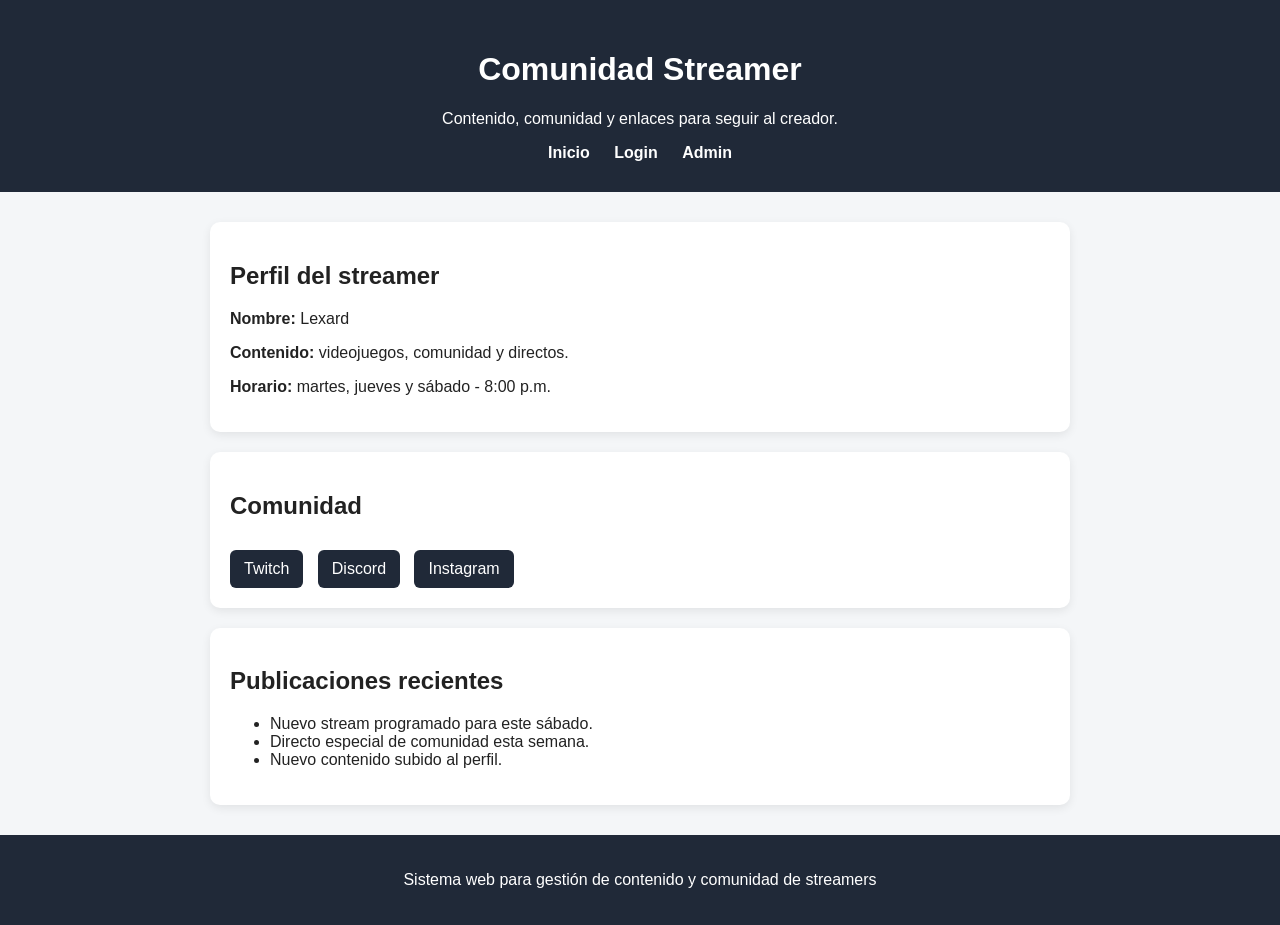
==== index.html @ 0752362f "Primer avance sistema web para streamers" ====
<!DOCTYPE html>
<html lang="es">
<head>
  <meta charset="UTF-8" />
  <meta name="viewport" content="width=device-width, initial-scale=1.0" />
  <title>Comunidad Streamer</title>
  <link rel="stylesheet" href="styles.css" />
</head>
<body>
  <header class="hero">
    <h1>Comunidad Streamer</h1>
    <p>Contenido, comunidad y enlaces para seguir al creador.</p>
    <nav>
      <a href="index.html">Inicio</a>
      <a href="login.html">Login</a>
      <a href="admin.html">Admin</a>
    </nav>
  </header>

  <main class="container">
    <section class="card">
      <h2>Perfil del streamer</h2>
      <p><strong>Nombre:</strong> Lexard</p>
      <p><strong>Contenido:</strong> videojuegos, comunidad y directos.</p>
      <p><strong>Horario:</strong> martes, jueves y sábado - 8:00 p.m.</p>
    </section>

    <section class="card">
      <h2>Comunidad</h2>
      <div class="links">
        <a href="https://www.twitch.tv/" target="_blank">Twitch</a>
        <a href="https://discord.com/" target="_blank">Discord</a>
        <a href="https://instagram.com/" target="_blank">Instagram</a>
      </div>
    </section>

    <section class="card">
      <h2>Publicaciones recientes</h2>
      <ul id="posts">
        <li>Nuevo stream programado para este sábado.</li>
        <li>Directo especial de comunidad esta semana.</li>
        <li>Nuevo contenido subido al perfil.</li>
      </ul>
    </section>
  </main>

  <footer>
    <p>Sistema web para gestión de contenido y comunidad de streamers</p>
  </footer>

  <script src="script.js"></script>
</body>
</html>
---- styles.css ----
* {
  box-sizing: border-box;
}

body {
  margin: 0;
  font-family: Arial, sans-serif;
  background: #f4f6f8;
  color: #222;
}

.hero {
  background: #202938;
  color: white;
  text-align: center;
  padding: 30px 20px;
}

.hero nav {
  margin-top: 15px;
}

.hero nav a {
  color: white;
  text-decoration: none;
  margin: 0 10px;
  font-weight: bold;
}

.container {
  max-width: 900px;
  margin: 30px auto;
  padding: 0 20px;
}

.card {
  background: white;
  padding: 20px;
  margin-bottom: 20px;
  border-radius: 10px;
  box-shadow: 0 3px 10px rgba(0,0,0,0.08);
}

.links a {
  display: inline-block;
  margin-right: 10px;
  margin-top: 10px;
  background: #202938;
  color: white;
  padding: 10px 14px;
  border-radius: 6px;
  text-decoration: none;
}

.form-card form {
  display: flex;
  flex-direction: column;
}

label {
  margin-top: 10px;
  margin-bottom: 5px;
  font-weight: bold;
}

input, textarea {
  padding: 10px;
  border: 1px solid #ccc;
  border-radius: 6px;
}

button {
  margin-top: 15px;
  padding: 12px;
  background: #202938;
  color: white;
  border: none;
  border-radius: 6px;
  cursor: pointer;
}

button:hover {
  opacity: 0.9;
}

footer {
  text-align: center;
  padding: 20px;
  background: #202938;
  color: white;
  margin-top: 30px;
}

#loginMessage, #postMessage {
  margin-top: 15px;
  font-weight: bold;
}

@media (max-width: 600px) {
  .hero nav a {
    display: block;
    margin: 8px 0;
  }
}
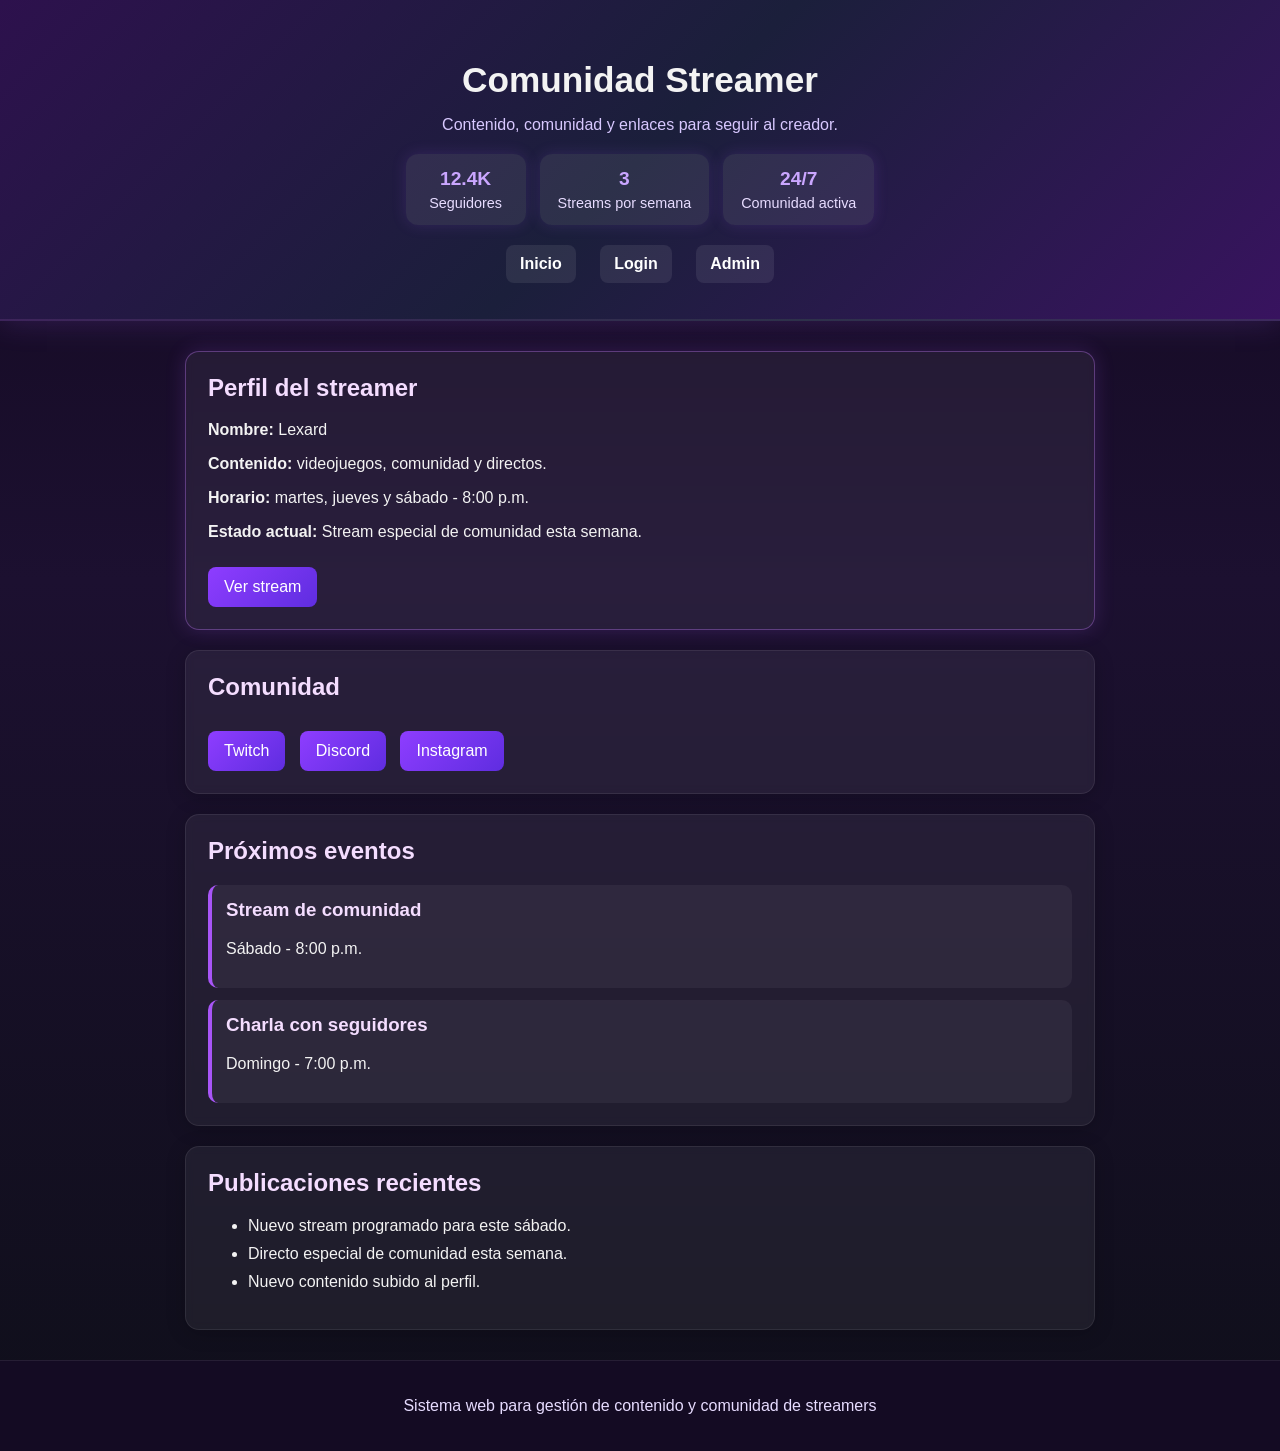
==== commit 553621cf: "Sprint 2 mejoras sistema streamer" ====
--- a/index.html
+++ b/index.html
@@ -7,9 +7,25 @@
   <link rel="stylesheet" href="styles.css" />
 </head>
 <body>
-  <header class="hero">
+  <header class="hero gamer-hero">
     <h1>Comunidad Streamer</h1>
     <p>Contenido, comunidad y enlaces para seguir al creador.</p>
+
+    <div class="hero-stats">
+      <div class="stat-box">
+        <span class="stat-number">12.4K</span>
+        <span class="stat-label">Seguidores</span>
+      </div>
+      <div class="stat-box">
+        <span class="stat-number">3</span>
+        <span class="stat-label">Streams por semana</span>
+      </div>
+      <div class="stat-box">
+        <span class="stat-number">24/7</span>
+        <span class="stat-label">Comunidad activa</span>
+      </div>
+    </div>
+
     <nav>
       <a href="index.html">Inicio</a>
       <a href="login.html">Login</a>
@@ -18,11 +34,13 @@
   </header>
 
   <main class="container">
-    <section class="card">
+    <section class="card highlight-card">
       <h2>Perfil del streamer</h2>
       <p><strong>Nombre:</strong> Lexard</p>
       <p><strong>Contenido:</strong> videojuegos, comunidad y directos.</p>
       <p><strong>Horario:</strong> martes, jueves y sábado - 8:00 p.m.</p>
+      <p><strong>Estado actual:</strong> Stream especial de comunidad esta semana.</p>
+      <a class="main-btn" href="https://www.twitch.tv/" target="_blank">Ver stream</a>
     </section>
 
     <section class="card">
@@ -35,8 +53,22 @@
     </section>
 
     <section class="card">
+      <h2>Próximos eventos</h2>
+      <div class="event-list">
+        <div class="event-item">
+          <h3>Stream de comunidad</h3>
+          <p>Sábado - 8:00 p.m.</p>
+        </div>
+        <div class="event-item">
+          <h3>Charla con seguidores</h3>
+          <p>Domingo - 7:00 p.m.</p>
+        </div>
+      </div>
+    </section>
+
+    <section class="card">
       <h2>Publicaciones recientes</h2>
-      <ul id="posts">
+      <ul id="posts" class="post-list">
         <li>Nuevo stream programado para este sábado.</li>
         <li>Directo especial de comunidad esta semana.</li>
         <li>Nuevo contenido subido al perfil.</li>
--- a/styles.css
+++ b/styles.css
@@ -5,51 +5,139 @@
 body {
   margin: 0;
   font-family: Arial, sans-serif;
-  background: #f4f6f8;
-  color: #222;
+  background: linear-gradient(180deg, #12081f 0%, #1c1030 40%, #0f0f1a 100%);
+  color: #f3f3f3;
 }
 
 .hero {
-  background: #202938;
-  color: white;
   text-align: center;
-  padding: 30px 20px;
+  padding: 36px 20px;
+}
+
+.gamer-hero {
+  background: linear-gradient(135deg, #2d114d, #1b1f3b, #38135f);
+  border-bottom: 2px solid rgba(255, 255, 255, 0.08);
+  box-shadow: 0 0 30px rgba(164, 94, 255, 0.2);
+}
+
+.hero h1 {
+  margin-bottom: 10px;
+  font-size: 2.2rem;
+}
+
+.hero p {
+  margin-bottom: 18px;
+  color: #d8c8ff;
 }
 
 .hero nav {
-  margin-top: 15px;
+  margin-top: 16px;
 }
 
 .hero nav a {
-  color: white;
+  color: #ffffff;
   text-decoration: none;
   margin: 0 10px;
   font-weight: bold;
+  padding: 10px 14px;
+  border-radius: 8px;
+  background: rgba(255, 255, 255, 0.08);
+  display: inline-block;
+}
+
+.hero nav a:hover {
+  background: rgba(255, 255, 255, 0.16);
+}
+
+.hero-stats {
+  display: flex;
+  justify-content: center;
+  gap: 14px;
+  flex-wrap: wrap;
+  margin: 20px 0;
+}
+
+.stat-box {
+  background: rgba(255, 255, 255, 0.08);
+  padding: 14px 18px;
+  border-radius: 12px;
+  min-width: 120px;
+  box-shadow: 0 0 15px rgba(168, 92, 255, 0.15);
+}
+
+.stat-number {
+  display: block;
+  font-size: 1.2rem;
+  font-weight: bold;
+  color: #caa6ff;
+}
+
+.stat-label {
+  display: block;
+  font-size: 0.9rem;
+  color: #e7dcff;
+  margin-top: 5px;
 }
 
 .container {
-  max-width: 900px;
+  max-width: 950px;
   margin: 30px auto;
   padding: 0 20px;
 }
 
 .card {
-  background: white;
-  padding: 20px;
+  background: rgba(255, 255, 255, 0.06);
+  border: 1px solid rgba(255, 255, 255, 0.08);
+  backdrop-filter: blur(4px);
+  padding: 22px;
   margin-bottom: 20px;
-  border-radius: 10px;
-  box-shadow: 0 3px 10px rgba(0,0,0,0.08);
-}
-
-.links a {
+  border-radius: 14px;
+  box-shadow: 0 3px 20px rgba(0, 0, 0, 0.2);
+}
+
+.card h2,
+.card h3 {
+  margin-top: 0;
+  color: #f4ddff;
+}
+
+.highlight-card {
+  border: 1px solid rgba(197, 125, 255, 0.35);
+  box-shadow: 0 0 20px rgba(180, 95, 255, 0.18);
+}
+
+.links a,
+.main-btn {
   display: inline-block;
   margin-right: 10px;
   margin-top: 10px;
-  background: #202938;
+  background: linear-gradient(135deg, #8e3dff, #5f2de0);
   color: white;
-  padding: 10px 14px;
-  border-radius: 6px;
+  padding: 11px 16px;
+  border-radius: 8px;
   text-decoration: none;
+  border: none;
+}
+
+.links a:hover,
+.main-btn:hover {
+  opacity: 0.92;
+}
+
+.event-list {
+  display: grid;
+  gap: 12px;
+}
+
+.event-item {
+  background: rgba(255, 255, 255, 0.05);
+  border-left: 4px solid #a855f7;
+  padding: 14px;
+  border-radius: 10px;
+}
+
+.post-list li {
+  margin-bottom: 10px;
 }
 
 .form-card form {
@@ -61,37 +149,48 @@
   margin-top: 10px;
   margin-bottom: 5px;
   font-weight: bold;
-}
-
-input, textarea {
+  color: #f3e9ff;
+}
+
+input,
+textarea {
   padding: 10px;
-  border: 1px solid #ccc;
-  border-radius: 6px;
+  border: 1px solid rgba(255, 255, 255, 0.14);
+  border-radius: 8px;
+  background: rgba(255, 255, 255, 0.07);
+  color: white;
+}
+
+input::placeholder,
+textarea::placeholder {
+  color: #c8b9e5;
 }
 
 button {
   margin-top: 15px;
   padding: 12px;
-  background: #202938;
+  background: linear-gradient(135deg, #8e3dff, #5f2de0);
   color: white;
   border: none;
-  border-radius: 6px;
+  border-radius: 8px;
   cursor: pointer;
 }
 
 button:hover {
-  opacity: 0.9;
+  opacity: 0.92;
 }
 
 footer {
   text-align: center;
   padding: 20px;
-  background: #202938;
-  color: white;
+  background: #140b23;
+  color: #e7dcff;
   margin-top: 30px;
-}
-
-#loginMessage, #postMessage {
+  border-top: 1px solid rgba(255, 255, 255, 0.08);
+}
+
+#loginMessage,
+#postMessage {
   margin-top: 15px;
   font-weight: bold;
 }
@@ -101,4 +200,91 @@
     display: block;
     margin: 8px 0;
   }
+
+  .hero h1 {
+    font-size: 1.8rem;
+  }
+
+  .container {
+    padding: 0 14px;
+  }
+
+  .card {
+    padding: 18px;
+  }
+
+  .links a,
+  .main-btn,
+  button {
+    width: 100%;
+    text-align: center;
+    margin-right: 0;
+  }
+
+  .hero-stats {
+    flex-direction: column;
+    align-items: stretch;
+  }
+}.login-card {
+  max-width: 520px;
+  margin: 0 auto;
+}
+
+.login-helper {
+  color: #d8c8ff;
+  margin-bottom: 16px;
+}
+
+.demo-box {
+  background: rgba(255, 255, 255, 0.06);
+  border-left: 4px solid #8e3dff;
+  padding: 12px 14px;
+  border-radius: 10px;
+  margin-bottom: 18px;
+  color: #f2eaff;
+}.admin-summary h2 {
+  margin-bottom: 18px;
+}
+
+.admin-posts {
+  display: grid;
+  gap: 14px;
+}
+
+.saved-post {
+  background: rgba(255, 255, 255, 0.05);
+  border-left: 4px solid #a855f7;
+  padding: 14px;
+  border-radius: 10px;
+}
+
+.saved-post-header {
+  display: flex;
+  justify-content: space-between;
+  align-items: center;
+  gap: 10px;
+  margin-bottom: 10px;
+}
+
+.saved-post-header h3 {
+  margin: 0;
+  color: #f4ddff;
+}
+
+.saved-post-header span {
+  font-size: 0.9rem;
+  color: #d8c8ff;
+}
+
+.delete-btn {
+  background: linear-gradient(135deg, #ff4d6d, #d7264d);
+  margin-top: 10px;
+}
+
+.delete-btn:hover {
+  opacity: 0.9;
+}
+
+.empty-posts {
+  color: #d8c8ff;
 }
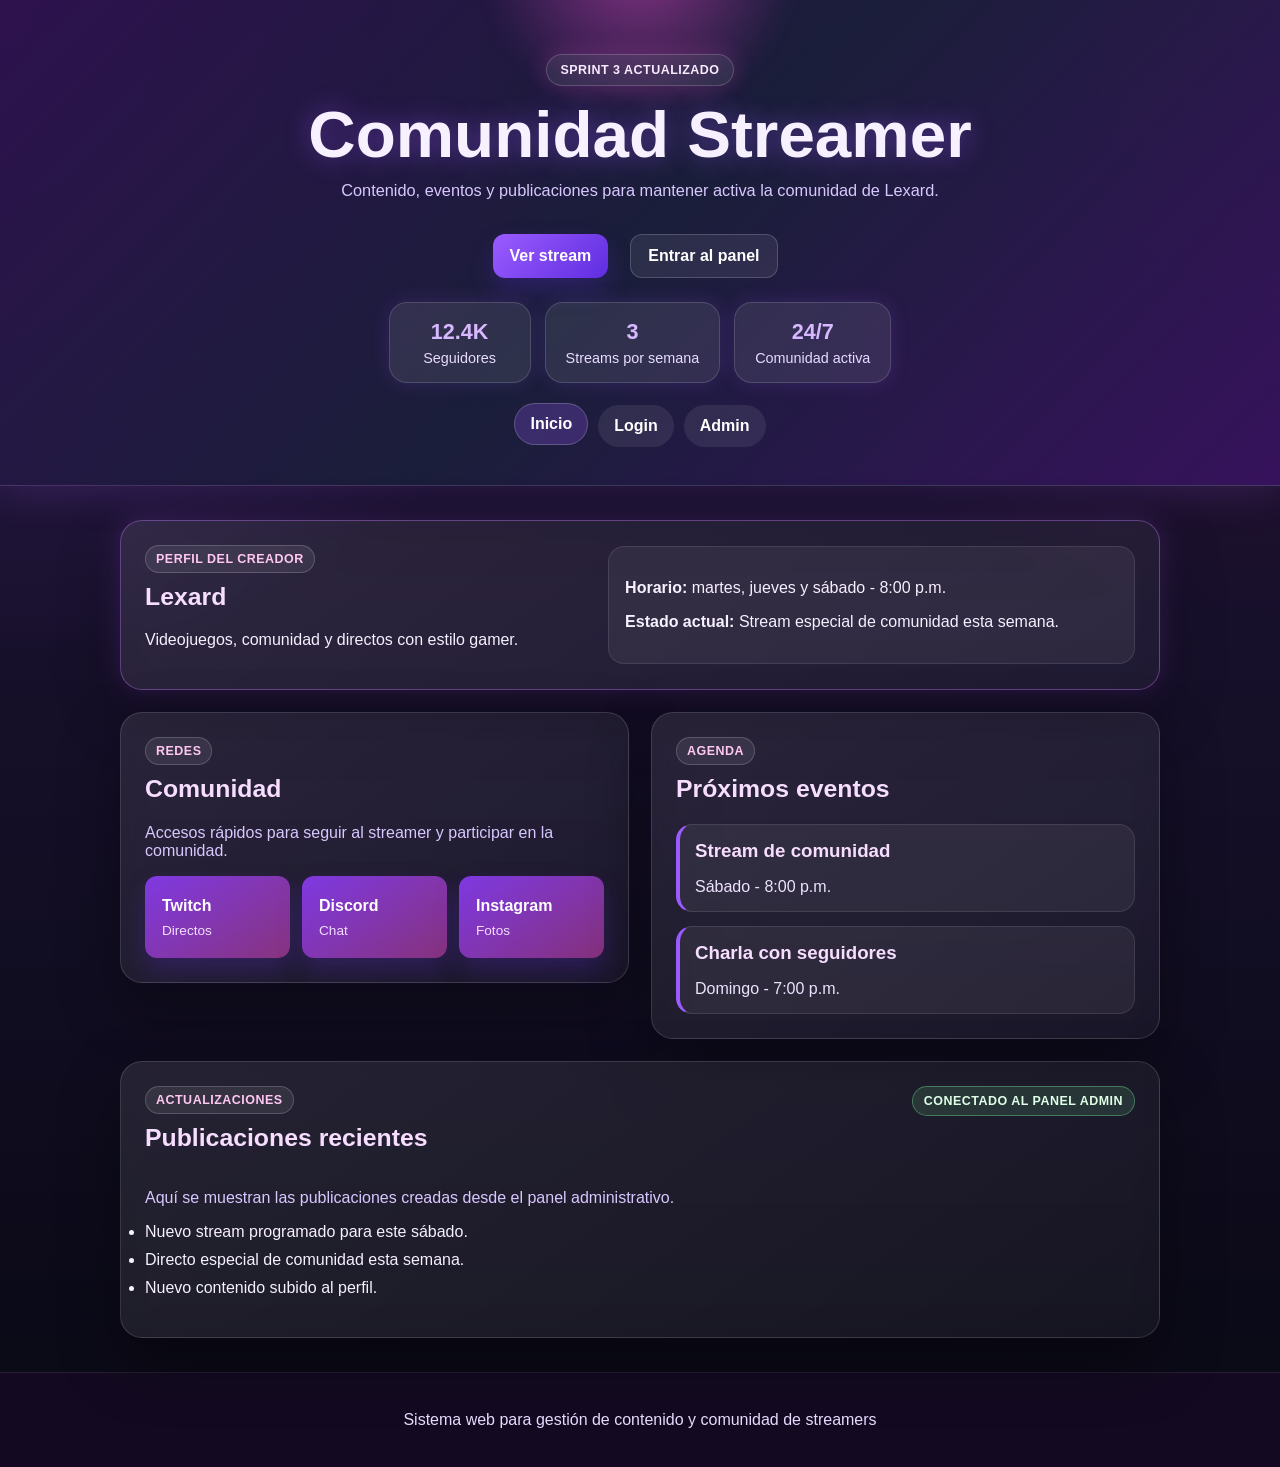
==== commit e500b034: "Actualización Sprint 3: mejoras del panel y diseño" ====
--- a/index.html
+++ b/index.html
@@ -8,66 +8,91 @@
 </head>
 <body>
   <header class="hero gamer-hero">
-    <h1>Comunidad Streamer</h1>
-    <p>Contenido, comunidad y enlaces para seguir al creador.</p>
+    <div class="hero-content">
+      <span class="hero-badge">Sprint 3 actualizado</span>
+      <h1>Comunidad Streamer</h1>
+      <p>Contenido, eventos y publicaciones para mantener activa la comunidad de Lexard.</p>
 
-    <div class="hero-stats">
-      <div class="stat-box">
-        <span class="stat-number">12.4K</span>
-        <span class="stat-label">Seguidores</span>
+      <div class="hero-actions">
+        <a class="main-btn" href="https://www.twitch.tv/" target="_blank">Ver stream</a>
+        <a class="ghost-btn" href="login.html">Entrar al panel</a>
       </div>
-      <div class="stat-box">
-        <span class="stat-number">3</span>
-        <span class="stat-label">Streams por semana</span>
+
+      <div class="hero-stats">
+        <div class="stat-box">
+          <span class="stat-number">12.4K</span>
+          <span class="stat-label">Seguidores</span>
+        </div>
+        <div class="stat-box">
+          <span class="stat-number">3</span>
+          <span class="stat-label">Streams por semana</span>
+        </div>
+        <div class="stat-box">
+          <span class="stat-number">24/7</span>
+          <span class="stat-label">Comunidad activa</span>
+        </div>
       </div>
-      <div class="stat-box">
-        <span class="stat-number">24/7</span>
-        <span class="stat-label">Comunidad activa</span>
-      </div>
+
+      <nav class="main-nav">
+        <a class="active" href="index.html">Inicio</a>
+        <a href="login.html">Login</a>
+        <a href="admin.html">Admin</a>
+      </nav>
     </div>
-
-    <nav>
-      <a href="index.html">Inicio</a>
-      <a href="login.html">Login</a>
-      <a href="admin.html">Admin</a>
-    </nav>
   </header>
 
   <main class="container">
-    <section class="card highlight-card">
-      <h2>Perfil del streamer</h2>
-      <p><strong>Nombre:</strong> Lexard</p>
-      <p><strong>Contenido:</strong> videojuegos, comunidad y directos.</p>
-      <p><strong>Horario:</strong> martes, jueves y sábado - 8:00 p.m.</p>
-      <p><strong>Estado actual:</strong> Stream especial de comunidad esta semana.</p>
-      <a class="main-btn" href="https://www.twitch.tv/" target="_blank">Ver stream</a>
-    </section>
-
-    <section class="card">
-      <h2>Comunidad</h2>
-      <div class="links">
-        <a href="https://www.twitch.tv/" target="_blank">Twitch</a>
-        <a href="https://discord.com/" target="_blank">Discord</a>
-        <a href="https://instagram.com/" target="_blank">Instagram</a>
+    <section class="card highlight-card streamer-card">
+      <div>
+        <span class="section-kicker">Perfil del creador</span>
+        <h2>Lexard</h2>
+        <p>Videojuegos, comunidad y directos con estilo gamer.</p>
+      </div>
+      <div class="profile-info">
+        <p><strong>Horario:</strong> martes, jueves y sábado - 8:00 p.m.</p>
+        <p><strong>Estado actual:</strong> Stream especial de comunidad esta semana.</p>
       </div>
     </section>
 
-    <section class="card">
-      <h2>Próximos eventos</h2>
-      <div class="event-list">
-        <div class="event-item">
-          <h3>Stream de comunidad</h3>
-          <p>Sábado - 8:00 p.m.</p>
+    <section class="content-grid">
+      <article class="card">
+        <span class="section-kicker">Redes</span>
+        <h2>Comunidad</h2>
+        <p class="login-helper">Accesos rápidos para seguir al streamer y participar en la comunidad.</p>
+        <div class="links link-cards">
+          <a href="https://www.twitch.tv/" target="_blank"><strong>Twitch</strong><span>Directos</span></a>
+          <a href="https://discord.com/" target="_blank"><strong>Discord</strong><span>Chat</span></a>
+          <a href="https://instagram.com/" target="_blank"><strong>Instagram</strong><span>Fotos</span></a>
         </div>
-        <div class="event-item">
-          <h3>Charla con seguidores</h3>
-          <p>Domingo - 7:00 p.m.</p>
+      </article>
+
+      <article class="card">
+        <span class="section-kicker">Agenda</span>
+        <h2>Próximos eventos</h2>
+        <div class="event-list">
+          <div class="event-item">
+            <h3>Stream de comunidad</h3>
+            <p>Sábado - 8:00 p.m.</p>
+          </div>
+          <div class="event-item">
+            <h3>Charla con seguidores</h3>
+            <p>Domingo - 7:00 p.m.</p>
+          </div>
         </div>
-      </div>
+      </article>
     </section>
 
-    <section class="card">
-      <h2>Publicaciones recientes</h2>
+    <section class="card posts-card">
+      <div class="card-title-row">
+        <div>
+          <span class="section-kicker">Actualizaciones</span>
+          <h2>Publicaciones recientes</h2>
+        </div>
+        <span class="status-pill">Conectado al panel admin</span>
+      </div>
+      <p class="login-helper">
+        Aquí se muestran las publicaciones creadas desde el panel administrativo.
+      </p>
       <ul id="posts" class="post-list">
         <li>Nuevo stream programado para este sábado.</li>
         <li>Directo especial de comunidad esta semana.</li>
@@ -82,4 +107,4 @@
 
   <script src="script.js"></script>
 </body>
-</html>+</html>
--- a/styles.css
+++ b/styles.css
@@ -1,52 +1,232 @@
+:root {
+  --bg-1: #0b0614;
+  --bg-2: #17102b;
+  --bg-3: #28124d;
+  --primary: #9b5cff;
+  --primary-2: #ff4fd8;
+  --cyan: #55d6ff;
+  --green: #7CFC9A;
+  --danger: #ff4d6d;
+  --text: #f7f0ff;
+  --muted: #d8c8ff;
+  --glass: rgba(255, 255, 255, 0.075);
+  --glass-strong: rgba(255, 255, 255, 0.12);
+  --border: rgba(255, 255, 255, 0.14);
+  --shadow: 0 24px 60px rgba(0, 0, 0, 0.35);
+}
+
 * {
   box-sizing: border-box;
 }
 
 body {
   margin: 0;
+  min-height: 100vh;
   font-family: Arial, sans-serif;
-  background: linear-gradient(180deg, #12081f 0%, #1c1030 40%, #0f0f1a 100%);
-  color: #f3f3f3;
+  background:
+    radial-gradient(circle at top left, rgba(155, 92, 255, 0.32), transparent 34%),
+    radial-gradient(circle at top right, rgba(255, 79, 216, 0.18), transparent 32%),
+    linear-gradient(180deg, var(--bg-1) 0%, var(--bg-2) 42%, #090914 100%);
+  color: var(--text);
+}
+
+body::before {
+  content: "";
+  position: fixed;
+  inset: 0;
+  pointer-events: none;
+  background-image:
+    linear-gradient(rgba(255, 255, 255, 0.035) 1px, transparent 1px),
+    linear-gradient(90deg, rgba(255, 255, 255, 0.035) 1px, transparent 1px);
+  background-size: 44px 44px;
+  mask-image: linear-gradient(to bottom, rgba(0, 0, 0, 0.8), transparent 70%);
 }
 
 .hero {
   text-align: center;
-  padding: 36px 20px;
+  padding: 54px 20px 38px;
+  position: relative;
+  overflow: hidden;
+}
+
+.compact-hero {
+  padding: 42px 20px 30px;
 }
 
 .gamer-hero {
-  background: linear-gradient(135deg, #2d114d, #1b1f3b, #38135f);
-  border-bottom: 2px solid rgba(255, 255, 255, 0.08);
-  box-shadow: 0 0 30px rgba(164, 94, 255, 0.2);
+  background:
+    linear-gradient(135deg, rgba(45, 17, 77, 0.95), rgba(27, 31, 59, 0.96), rgba(56, 19, 95, 0.95));
+  border-bottom: 1px solid var(--border);
+  box-shadow: 0 0 42px rgba(164, 94, 255, 0.22);
+}
+
+.gamer-hero::after {
+  content: "";
+  position: absolute;
+  width: 360px;
+  height: 360px;
+  left: 50%;
+  top: -220px;
+  transform: translateX(-50%);
+  background: radial-gradient(circle, rgba(255, 79, 216, 0.45), transparent 62%);
+  filter: blur(10px);
+}
+
+.hero-content {
+  position: relative;
+  z-index: 1;
+  max-width: 1000px;
+  margin: 0 auto;
+}
+
+.hero-badge,
+.section-kicker,
+.status-pill {
+  display: inline-flex;
+  align-items: center;
+  gap: 7px;
+  width: fit-content;
+  border: 1px solid rgba(255, 255, 255, 0.18);
+  border-radius: 999px;
+  background: rgba(255, 255, 255, 0.08);
+  color: #f8eaff;
+  font-size: 0.78rem;
+  font-weight: bold;
+  letter-spacing: 0.04em;
+  text-transform: uppercase;
+}
+
+.hero-badge {
+  padding: 8px 13px;
+  box-shadow: 0 0 24px rgba(255, 79, 216, 0.22);
+}
+
+.section-kicker {
+  padding: 6px 10px;
+  margin-bottom: 10px;
+  color: #ffc7f2;
+}
+
+.status-pill {
+  padding: 7px 11px;
+  color: #dfffe7;
+  border-color: rgba(124, 252, 154, 0.35);
+  background: rgba(124, 252, 154, 0.12);
+  white-space: nowrap;
 }
 
 .hero h1 {
-  margin-bottom: 10px;
-  font-size: 2.2rem;
+  margin: 16px 0 12px;
+  font-size: clamp(2rem, 6vw, 4.1rem);
+  line-height: 1.02;
+  text-shadow: 0 0 26px rgba(155, 92, 255, 0.45);
 }
 
 .hero p {
-  margin-bottom: 18px;
-  color: #d8c8ff;
-}
-
-.hero nav {
-  margin-top: 16px;
-}
-
+  max-width: 680px;
+  margin: 0 auto 18px;
+  color: var(--muted);
+  font-size: 1.02rem;
+}
+
+.hero-actions {
+  display: flex;
+  justify-content: center;
+  gap: 12px;
+  flex-wrap: wrap;
+  margin: 24px 0 8px;
+}
+
+.main-nav {
+  display: flex;
+  justify-content: center;
+  gap: 10px;
+  flex-wrap: wrap;
+  margin-top: 22px;
+}
+
+.main-nav a,
 .hero nav a {
   color: #ffffff;
   text-decoration: none;
-  margin: 0 10px;
   font-weight: bold;
-  padding: 10px 14px;
-  border-radius: 8px;
+  padding: 11px 15px;
+  border-radius: 999px;
   background: rgba(255, 255, 255, 0.08);
+  border: 1px solid transparent;
   display: inline-block;
-}
-
-.hero nav a:hover {
-  background: rgba(255, 255, 255, 0.16);
+  transition: 0.2s ease;
+}
+
+.main-nav a:hover,
+.hero nav a:hover,
+.main-nav a.active {
+  transform: translateY(-2px);
+  background: rgba(155, 92, 255, 0.24);
+  border-color: rgba(255, 255, 255, 0.2);
+}
+
+.container {
+  max-width: 1080px;
+  margin: 34px auto;
+  padding: 0 20px;
+}
+
+.card {
+  background: linear-gradient(145deg, rgba(255, 255, 255, 0.095), rgba(255, 255, 255, 0.045));
+  border: 1px solid var(--border);
+  backdrop-filter: blur(10px);
+  padding: 24px;
+  margin-bottom: 22px;
+  border-radius: 22px;
+  box-shadow: var(--shadow);
+}
+
+.card h2,
+.card h3 {
+  margin-top: 0;
+  color: #f7ddff;
+}
+
+.card h2 {
+  font-size: 1.55rem;
+}
+
+.highlight-card {
+  border: 1px solid rgba(197, 125, 255, 0.38);
+  box-shadow: 0 0 28px rgba(180, 95, 255, 0.19), var(--shadow);
+}
+
+.streamer-card {
+  display: grid;
+  grid-template-columns: 1fr 1.2fr;
+  gap: 24px;
+  align-items: center;
+}
+
+.profile-info {
+  background: rgba(255, 255, 255, 0.06);
+  border: 1px solid rgba(255, 255, 255, 0.1);
+  border-radius: 16px;
+  padding: 16px;
+}
+
+.content-grid,
+.admin-grid,
+.login-layout {
+  display: grid;
+  grid-template-columns: repeat(2, minmax(0, 1fr));
+  gap: 22px;
+  align-items: start;
+}
+
+.card-title-row,
+.saved-post-header {
+  display: flex;
+  justify-content: space-between;
+  align-items: flex-start;
+  gap: 14px;
+  margin-bottom: 12px;
 }
 
 .hero-stats {
@@ -54,22 +234,23 @@
   justify-content: center;
   gap: 14px;
   flex-wrap: wrap;
-  margin: 20px 0;
+  margin: 24px 0 0;
 }
 
 .stat-box {
-  background: rgba(255, 255, 255, 0.08);
-  padding: 14px 18px;
-  border-radius: 12px;
-  min-width: 120px;
-  box-shadow: 0 0 15px rgba(168, 92, 255, 0.15);
+  background: rgba(255, 255, 255, 0.09);
+  border: 1px solid rgba(255, 255, 255, 0.14);
+  padding: 16px 20px;
+  border-radius: 18px;
+  min-width: 142px;
+  box-shadow: 0 0 20px rgba(168, 92, 255, 0.16);
 }
 
 .stat-number {
   display: block;
-  font-size: 1.2rem;
+  font-size: 1.35rem;
   font-weight: bold;
-  color: #caa6ff;
+  color: #d8b8ff;
 }
 
 .stat-label {
@@ -79,65 +260,118 @@
   margin-top: 5px;
 }
 
-.container {
-  max-width: 950px;
-  margin: 30px auto;
-  padding: 0 20px;
-}
-
-.card {
-  background: rgba(255, 255, 255, 0.06);
-  border: 1px solid rgba(255, 255, 255, 0.08);
-  backdrop-filter: blur(4px);
-  padding: 22px;
-  margin-bottom: 20px;
-  border-radius: 14px;
-  box-shadow: 0 3px 20px rgba(0, 0, 0, 0.2);
-}
-
-.card h2,
-.card h3 {
-  margin-top: 0;
-  color: #f4ddff;
-}
-
-.highlight-card {
-  border: 1px solid rgba(197, 125, 255, 0.35);
-  box-shadow: 0 0 20px rgba(180, 95, 255, 0.18);
-}
-
 .links a,
-.main-btn {
-  display: inline-block;
+.main-btn,
+.ghost-btn,
+button {
+  display: inline-flex;
+  align-items: center;
+  justify-content: center;
+  gap: 8px;
   margin-right: 10px;
   margin-top: 10px;
-  background: linear-gradient(135deg, #8e3dff, #5f2de0);
+  background: linear-gradient(135deg, var(--primary), #5f2de0);
   color: white;
-  padding: 11px 16px;
-  border-radius: 8px;
+  padding: 12px 17px;
+  border-radius: 12px;
   text-decoration: none;
   border: none;
+  font-weight: bold;
+  cursor: pointer;
+  transition: 0.2s ease;
+  box-shadow: 0 12px 24px rgba(95, 45, 224, 0.25);
+}
+
+.ghost-btn,
+.secondary-btn {
+  background: rgba(255, 255, 255, 0.08);
+  border: 1px solid rgba(255, 255, 255, 0.18);
+  box-shadow: none;
 }
 
 .links a:hover,
-.main-btn:hover {
-  opacity: 0.92;
-}
-
-.event-list {
+.main-btn:hover,
+.ghost-btn:hover,
+button:hover {
+  transform: translateY(-2px);
+  opacity: 0.95;
+}
+
+.link-cards {
   display: grid;
+  grid-template-columns: repeat(3, 1fr);
   gap: 12px;
 }
 
-.event-item {
-  background: rgba(255, 255, 255, 0.05);
-  border-left: 4px solid #a855f7;
-  padding: 14px;
-  border-radius: 10px;
+.link-cards a {
+  flex-direction: column;
+  align-items: flex-start;
+  margin: 0;
+  min-height: 82px;
+  background: linear-gradient(145deg, rgba(142, 61, 255, 0.86), rgba(255, 79, 216, 0.46));
+}
+
+.link-cards span {
+  font-size: 0.85rem;
+  color: #f3ddff;
+  font-weight: normal;
+}
+
+.event-list,
+.admin-posts {
+  display: grid;
+  gap: 14px;
+}
+
+.event-item,
+.saved-post,
+.home-post-item,
+.demo-box,
+.side-note {
+  background: rgba(255, 255, 255, 0.06);
+  border: 1px solid rgba(255, 255, 255, 0.1);
+  border-left: 4px solid var(--primary);
+  padding: 15px;
+  border-radius: 16px;
+}
+
+.event-item h3,
+.saved-post-header h3 {
+  margin: 0 0 6px;
+}
+
+.event-item p,
+.saved-post p,
+.home-post-item p {
+  margin-bottom: 0;
+  color: #eee3ff;
+}
+
+.post-list {
+  padding-left: 0;
 }
 
 .post-list li {
   margin-bottom: 10px;
+}
+
+.home-post-item {
+  list-style: none;
+  border-left-color: var(--cyan);
+}
+
+.home-post-item strong {
+  display: block;
+  color: #f4ddff;
+  margin-bottom: 6px;
+}
+
+.home-post-item span,
+.saved-post-header span {
+  display: block;
+  font-size: 0.86rem;
+  color: var(--muted);
+  margin-bottom: 8px;
 }
 
 .form-card form {
@@ -146,19 +380,26 @@
 }
 
 label {
-  margin-top: 10px;
-  margin-bottom: 5px;
+  margin-top: 12px;
+  margin-bottom: 6px;
   font-weight: bold;
   color: #f3e9ff;
 }
 
 input,
 textarea {
-  padding: 10px;
-  border: 1px solid rgba(255, 255, 255, 0.14);
-  border-radius: 8px;
-  background: rgba(255, 255, 255, 0.07);
+  padding: 12px;
+  border: 1px solid rgba(255, 255, 255, 0.16);
+  border-radius: 12px;
+  background: rgba(255, 255, 255, 0.08);
   color: white;
+  outline: none;
+}
+
+input:focus,
+textarea:focus {
+  border-color: rgba(155, 92, 255, 0.8);
+  box-shadow: 0 0 0 4px rgba(155, 92, 255, 0.13);
 }
 
 input::placeholder,
@@ -166,43 +407,83 @@
   color: #c8b9e5;
 }
 
-button {
-  margin-top: 15px;
-  padding: 12px;
-  background: linear-gradient(135deg, #8e3dff, #5f2de0);
-  color: white;
-  border: none;
-  border-radius: 8px;
-  cursor: pointer;
-}
-
-button:hover {
-  opacity: 0.92;
-}
-
 footer {
   text-align: center;
-  padding: 20px;
-  background: #140b23;
+  padding: 22px;
+  background: rgba(20, 11, 35, 0.9);
   color: #e7dcff;
-  margin-top: 30px;
+  margin-top: 34px;
   border-top: 1px solid rgba(255, 255, 255, 0.08);
 }
 
 #loginMessage,
 #postMessage {
-  margin-top: 15px;
+  margin-top: 16px;
   font-weight: bold;
 }
 
+.login-helper,
+.empty-posts {
+  color: var(--muted);
+}
+
+.login-card {
+  max-width: 560px;
+  margin: 0;
+}
+
+.demo-box {
+  border-left-color: var(--primary-2);
+  margin-bottom: 18px;
+  color: #f2eaff;
+}
+
+.admin-summary h2 {
+  margin-bottom: 0;
+}
+
+.post-actions,
+.admin-actions {
+  display: flex;
+  gap: 12px;
+  flex-wrap: wrap;
+  margin-top: 12px;
+}
+
+.edit-btn {
+  background: linear-gradient(135deg, #00b894, #008f72);
+  box-shadow: 0 12px 24px rgba(0, 184, 148, 0.18);
+}
+
+.delete-btn {
+  background: linear-gradient(135deg, var(--danger), #d7264d);
+  box-shadow: 0 12px 24px rgba(255, 77, 109, 0.18);
+}
+
+.hidden {
+  display: none;
+}
+
+@media (max-width: 850px) {
+  .streamer-card,
+  .content-grid,
+  .admin-grid,
+  .login-layout {
+    grid-template-columns: 1fr;
+  }
+
+  .login-card {
+    max-width: none;
+  }
+}
+
 @media (max-width: 600px) {
-  .hero nav a {
-    display: block;
-    margin: 8px 0;
+  .hero {
+    padding: 42px 16px 28px;
   }
 
   .hero h1 {
-    font-size: 1.8rem;
+    font-size: 2.05rem;
   }
 
   .container {
@@ -211,80 +492,32 @@
 
   .card {
     padding: 18px;
-  }
-
+    border-radius: 18px;
+  }
+
+  .main-nav,
+  .hero-actions,
+  .admin-actions,
+  .post-actions,
+  .card-title-row {
+    flex-direction: column;
+    align-items: stretch;
+  }
+
+  .main-nav a,
   .links a,
   .main-btn,
+  .ghost-btn,
   button {
     width: 100%;
     text-align: center;
     margin-right: 0;
   }
 
-  .hero-stats {
+  .hero-stats,
+  .link-cards {
+    grid-template-columns: 1fr;
     flex-direction: column;
     align-items: stretch;
   }
-}.login-card {
-  max-width: 520px;
-  margin: 0 auto;
-}
-
-.login-helper {
-  color: #d8c8ff;
-  margin-bottom: 16px;
-}
-
-.demo-box {
-  background: rgba(255, 255, 255, 0.06);
-  border-left: 4px solid #8e3dff;
-  padding: 12px 14px;
-  border-radius: 10px;
-  margin-bottom: 18px;
-  color: #f2eaff;
-}.admin-summary h2 {
-  margin-bottom: 18px;
-}
-
-.admin-posts {
-  display: grid;
-  gap: 14px;
-}
-
-.saved-post {
-  background: rgba(255, 255, 255, 0.05);
-  border-left: 4px solid #a855f7;
-  padding: 14px;
-  border-radius: 10px;
-}
-
-.saved-post-header {
-  display: flex;
-  justify-content: space-between;
-  align-items: center;
-  gap: 10px;
-  margin-bottom: 10px;
-}
-
-.saved-post-header h3 {
-  margin: 0;
-  color: #f4ddff;
-}
-
-.saved-post-header span {
-  font-size: 0.9rem;
-  color: #d8c8ff;
-}
-
-.delete-btn {
-  background: linear-gradient(135deg, #ff4d6d, #d7264d);
-  margin-top: 10px;
-}
-
-.delete-btn:hover {
-  opacity: 0.9;
-}
-
-.empty-posts {
-  color: #d8c8ff;
-}+}
